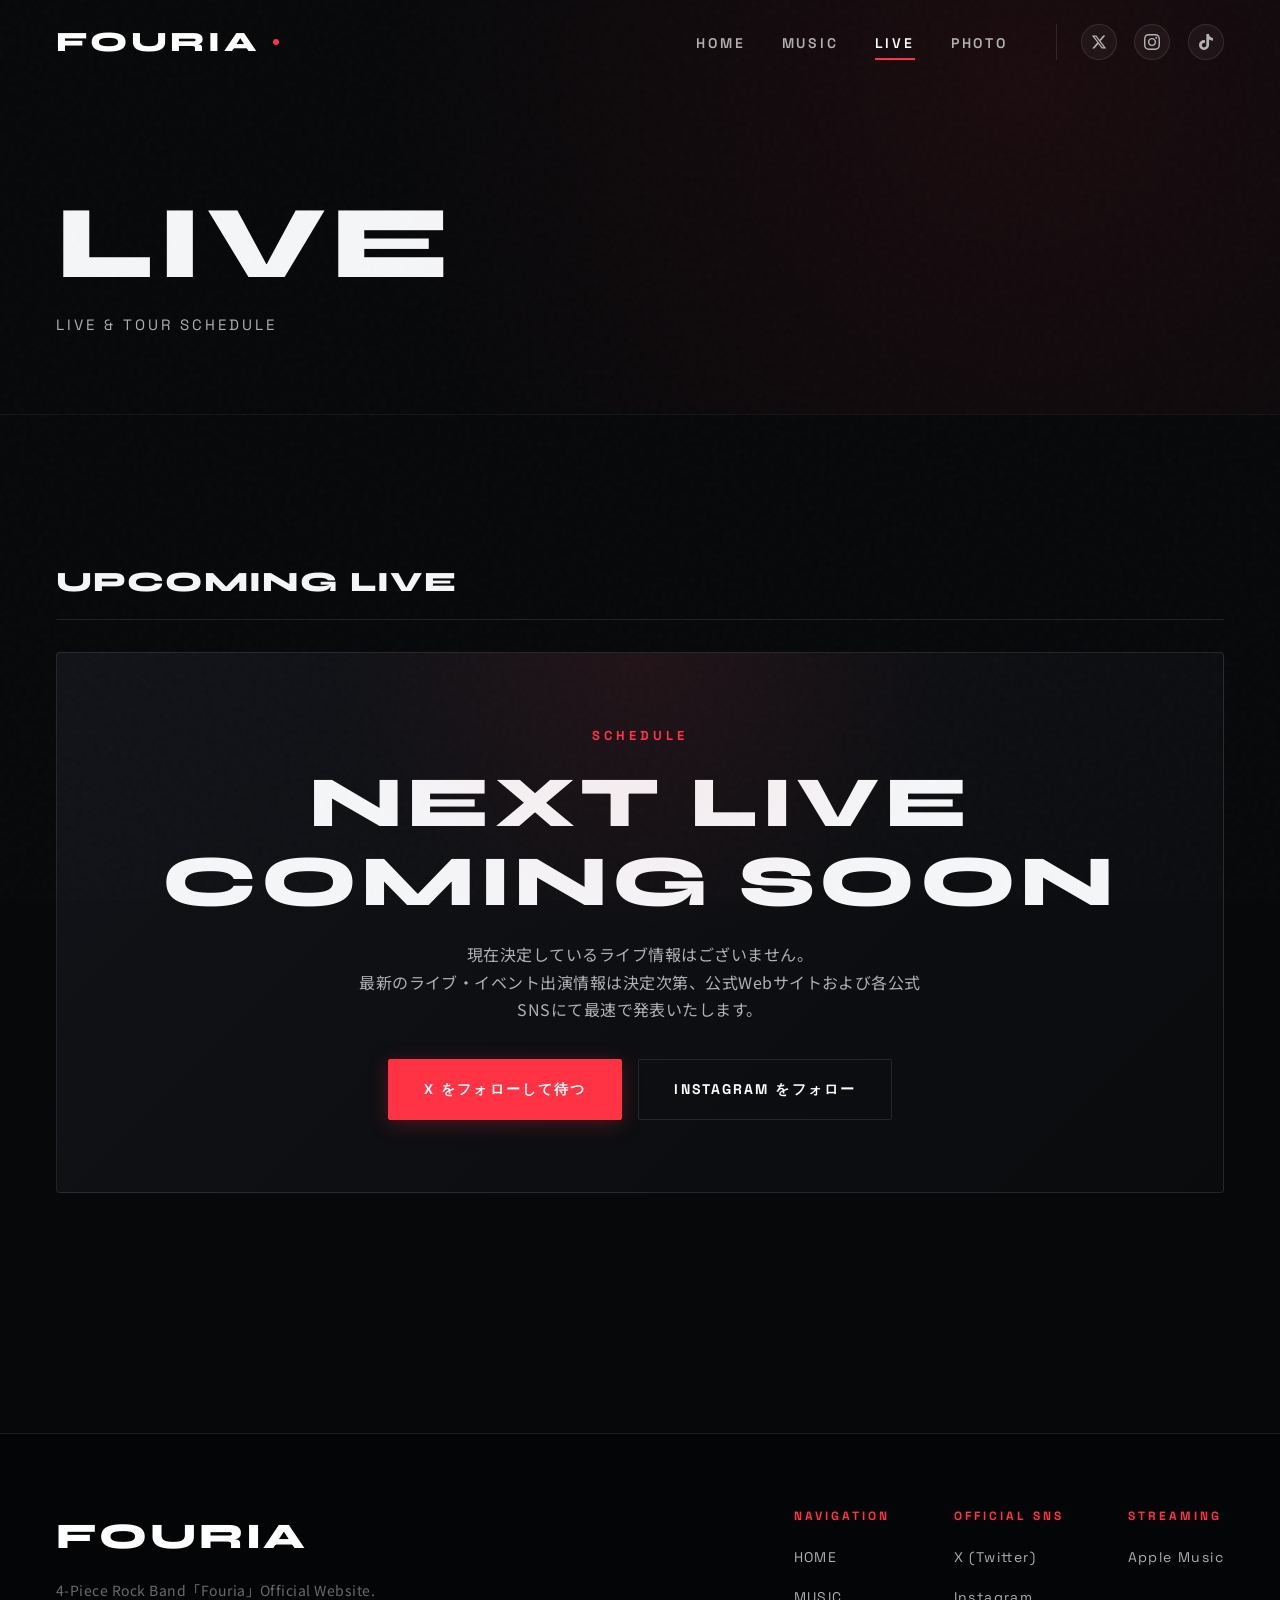
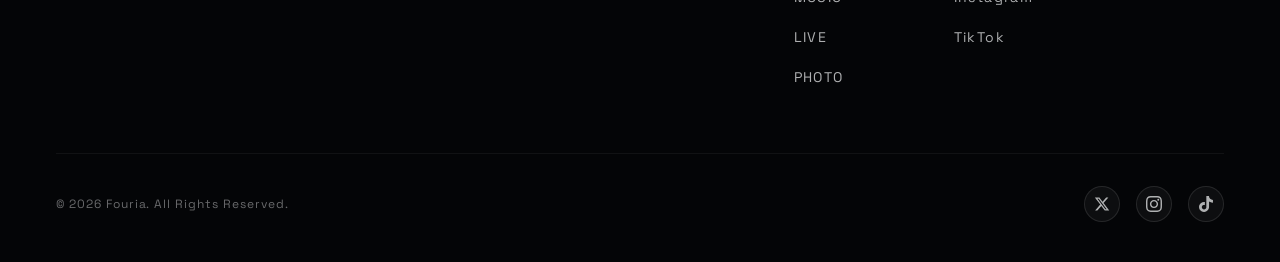
==== live.html @ a2c5ce91 "Create website" ====
<!DOCTYPE html>
<html lang="ja">
<head>
  <meta charset="UTF-8">
  <meta name="viewport" content="width=device-width, initial-scale=1.0">
  <title>LIVE | Fouria Official Website</title>
  <meta name="description" content="Fouriaのライブ・イベント出演スケジュール一覧。">
  <link rel="icon" type="image/svg+xml" href="favicon.svg">

  <!-- Open Graph / OGP -->
  <meta property="og:type" content="website">
  <meta property="og:title" content="LIVE | Fouria Official Website">
  <meta property="og:description" content="Fouriaのライブ・イベント出演スケジュール一覧。">
  <meta property="og:image" content="images/music/tolstoy.jpg">
  <meta name="twitter:card" content="summary_large_image">
  <meta name="twitter:site" content="@fouria_4">

  <!-- Google Fonts -->
  <link rel="preconnect" href="https://fonts.googleapis.com">
  <link rel="preconnect" href="https://fonts.gstatic.com" crossorigin>
  <link href="https://fonts.googleapis.com/css2?family=Noto+Sans+JP:wght@400;500;700;900&family=Space+Grotesk:wght@500;600;700&family=Syne:wght@700;800;900&display=swap" rel="stylesheet">

  <!-- Main Stylesheet -->
  <link rel="stylesheet" href="css/style.css">
</head>
<body data-page="live">

  <!-- ======================================================================
       HEADER / GLOBAL NAVIGATION
       ====================================================================== -->
  <header class="site-header" id="site-header">
    <div class="container header-inner">
      <a href="index.html" class="site-logo" aria-label="Fouria Official Website">
        <span class="site-logo__text">FOURIA</span>
        <span class="site-logo__dot"></span>
      </a>

      <nav class="desktop-nav" aria-label="Primary Navigation">
        <ul class="nav-links">
          <li><a href="index.html" class="nav-link">HOME</a></li>
          <li><a href="music.html" class="nav-link">MUSIC</a></li>
          <li><a href="live.html" class="nav-link active">LIVE</a></li>
          <li><a href="photo.html" class="nav-link">PHOTO</a></li>
        </ul>

        <div class="header-sns">
          <a href="https://x.com/fouria_4?s=11" target="_blank" rel="noopener noreferrer" class="sns-icon-btn" title="Fouria on X" aria-label="Fouria Official X">
            <svg viewBox="0 0 24 24" width="15" height="15"><path fill="currentColor" d="M18.244 2.25h3.308l-7.227 8.26 8.502 11.24H16.17l-5.214-6.817L4.99 21.75H1.68l7.73-8.835L1.254 2.25H8.08l4.713 6.231zm-1.161 17.52h1.833L7.084 4.126H5.117z"/></svg>
          </a>
          <a href="https://www.instagram.com/fouria_4/" target="_blank" rel="noopener noreferrer" class="sns-icon-btn" title="Fouria on Instagram" aria-label="Fouria Official Instagram">
            <svg viewBox="0 0 24 24" width="15" height="15"><path fill="currentColor" d="M12 2.163c3.204 0 3.584.012 4.85.07 3.252.148 4.771 1.691 4.919 4.919.058 1.265.069 1.645.069 4.849 0 3.205-.012 3.584-.069 4.849-.149 3.225-1.664 4.771-4.919 4.919-1.266.058-1.644.07-4.85.07-3.204 0-3.584-.012-4.849-.07-3.26-.149-4.771-1.699-4.919-4.92-.058-1.265-.07-1.644-.07-4.849 0-3.204.013-3.583.07-4.849.149-3.227 1.664-4.771 4.919-4.919 1.266-.057 1.645-.069 4.849-.069zm0-2.163c-3.259 0-3.667.014-4.947.072-4.358.2-6.78 2.618-6.98 6.98-.059 1.281-.073 1.689-.073 4.948 0 3.259.014 3.668.072 4.948.2 4.358 2.618 6.78 6.98 6.98 1.281.058 1.689.072 4.948.072 3.259 0 3.668-.014 4.948-.072 4.354-.2 6.782-2.618 6.979-6.98.059-1.28.073-1.689.073-4.948 0-3.259-.014-3.667-.072-4.947-.196-4.354-2.617-6.78-6.979-6.98-1.281-.059-1.69-.073-4.949-.073zm0 5.838c-3.403 0-6.162 2.759-6.162 6.162s2.759 6.163 6.162 6.163 6.162-2.759 6.162-6.163c0-3.403-2.759-6.162-6.162-6.162zm0 10.162c-2.209 0-4-1.79-4-4 0-2.209 1.791-4 4-4s4 1.791 4 4c0 2.21-1.791 4-4 4zm6.406-11.845c-.796 0-1.441.645-1.441 1.44s.645 1.44 1.441 1.44c.795 0 1.439-.645 1.439-1.44s-.644-1.44-1.439-1.44z"/></svg>
          </a>
          <a href="https://www.tiktok.com/@fouria_4" target="_blank" rel="noopener noreferrer" class="sns-icon-btn" title="Fouria on TikTok" aria-label="Fouria Official TikTok">
            <svg viewBox="0 0 24 24" width="15" height="15"><path fill="currentColor" d="M12.525.02c1.31-.02 2.61-.01 3.91-.02.08 1.53.63 3.09 1.75 4.17 1.12 1.11 2.7 1.62 4.24 1.79v4.03c-1.44-.05-2.89-.35-4.2-.97-.57-.26-1.1-.59-1.62-.93-.01 2.92.01 5.84-.02 8.75-.08 1.4-.54 2.79-1.35 3.94-1.31 1.92-3.58 3.17-5.91 3.21-1.43.08-2.86-.31-4.08-1.03-2.02-1.19-3.44-3.37-3.65-5.71-.02-.5-.03-1-.01-1.49.18-1.9 1.12-3.72 2.58-4.96 1.66-1.44 3.98-2.13 6.15-1.72.02 1.48-.04 2.96-.04 4.44-.99-.32-2.15-.23-3.02.37-.63.41-1.11 1.04-1.36 1.75-.21.51-.24 1.07-.14 1.61.24 1.64 1.82 3.02 3.5 2.87 1.12-.01 2.19-.66 2.77-1.61.19-.33.4-.67.41-1.06.1-1.79.06-3.57.07-5.36.01-4.03-.01-8.05.02-12.07z"/></svg>
          </a>
        </div>
      </nav>

      <button type="button" class="menu-toggle" aria-label="Toggle menu" aria-expanded="false">
        <span class="menu-toggle__line"></span>
        <span class="menu-toggle__line"></span>
      </button>
    </div>
  </header>

  <!-- Mobile Fullscreen Navigation Overlay -->
  <div class="mobile-nav" id="mobile-nav" aria-hidden="true">
    <ul class="mobile-nav__list">
      <li><a href="index.html" class="mobile-nav__link"><span class="num">01</span>HOME</a></li>
      <li><a href="music.html" class="mobile-nav__link"><span class="num">02</span>MUSIC</a></li>
      <li><a href="live.html" class="mobile-nav__link active"><span class="num">03</span>LIVE</a></li>
      <li><a href="photo.html" class="mobile-nav__link"><span class="num">04</span>PHOTO</a></li>
    </ul>

    <div class="mobile-nav__footer">
      <span class="mobile-nav__sns-label">OFFICIAL SNS</span>
      <div class="mobile-nav__sns-links">
        <a href="https://x.com/fouria_4?s=11" target="_blank" rel="noopener noreferrer" class="sns-icon-btn" aria-label="X">
          <svg viewBox="0 0 24 24" width="16" height="16"><path fill="currentColor" d="M18.244 2.25h3.308l-7.227 8.26 8.502 11.24H16.17l-5.214-6.817L4.99 21.75H1.68l7.73-8.835L1.254 2.25H8.08l4.713 6.231zm-1.161 17.52h1.833L7.084 4.126H5.117z"/></svg>
        </a>
        <a href="https://www.instagram.com/fouria_4/" target="_blank" rel="noopener noreferrer" class="sns-icon-btn" aria-label="Instagram">
          <svg viewBox="0 0 24 24" width="16" height="16"><path fill="currentColor" d="M12 2.163c3.204 0 3.584.012 4.85.07 3.252.148 4.771 1.691 4.919 4.919.058 1.265.069 1.645.069 4.849 0 3.205-.012 3.584-.069 4.849-.149 3.225-1.664 4.771-4.919 4.919-1.266.058-1.644.07-4.85.07-3.204 0-3.584-.012-4.849-.07-3.26-.149-4.771-1.699-4.919-4.92-.058-1.265-.07-1.644-.07-4.849 0-3.204.013-3.583.07-4.849.149-3.227 1.664-4.771 4.919-4.919 1.266-.057 1.645-.069 4.849-.069zm0-2.163c-3.259 0-3.667.014-4.947.072-4.358.2-6.78 2.618-6.98 6.98-.059 1.281-.073 1.689-.073 4.948 0 3.259.014 3.668.072 4.948.2 4.358 2.618 6.78 6.98 6.98 1.281.058 1.689.072 4.948.072 3.259 0 3.668-.014 4.948-.072 4.354-.2 6.782-2.618 6.979-6.98.059-1.28.073-1.689.073-4.948 0-3.259-.014-3.667-.072-4.947-.196-4.354-2.617-6.78-6.979-6.98-1.281-.059-1.69-.073-4.949-.073zm0 5.838c-3.403 0-6.162 2.759-6.162 6.162s2.759 6.163 6.162 6.163 6.162-2.759 6.162-6.163c0-3.403-2.759-6.162-6.162-6.162zm0 10.162c-2.209 0-4-1.79-4-4 0-2.209 1.791-4 4-4s4 1.791 4 4c0 2.21-1.791 4-4 4zm6.406-11.845c-.796 0-1.441.645-1.441 1.44s.645 1.44 1.441 1.44c.795 0 1.439-.645 1.439-1.44s-.644-1.44-1.439-1.44z"/></svg>
        </a>
        <a href="https://www.tiktok.com/@fouria_4" target="_blank" rel="noopener noreferrer" class="sns-icon-btn" aria-label="TikTok">
          <svg viewBox="0 0 24 24" width="16" height="16"><path fill="currentColor" d="M12.525.02c1.31-.02 2.61-.01 3.91-.02.08 1.53.63 3.09 1.75 4.17 1.12 1.11 2.7 1.62 4.24 1.79v4.03c-1.44-.05-2.89-.35-4.2-.97-.57-.26-1.1-.59-1.62-.93-.01 2.92.01 5.84-.02 8.75-.08 1.4-.54 2.79-1.35 3.94-1.31 1.92-3.58 3.17-5.91 3.21-1.43.08-2.86-.31-4.08-1.03-2.02-1.19-3.44-3.37-3.65-5.71-.02-.5-.03-1-.01-1.49.18-1.9 1.12-3.72 2.58-4.96 1.66-1.44 3.98-2.13 6.15-1.72.02 1.48-.04 2.96-.04 4.44-.99-.32-2.15-.23-3.02.37-.63.41-1.11 1.04-1.36 1.75-.21.51-.24 1.07-.14 1.61.24 1.64 1.82 3.02 3.5 2.87 1.12-.01 2.19-.66 2.77-1.61.19-.33.4-.67.41-1.06.1-1.79.06-3.57.07-5.36.01-4.03-.01-8.05.02-12.07z"/></svg>
        </a>
      </div>
    </div>
  </div>

  <main>
    <!-- Subpage Banner -->
    <section class="subpage-hero">
      <div class="container">
        <h1 class="subpage-title">LIVE</h1>
        <p class="subpage-lead">Live &amp; Tour Schedule</p>
      </div>
    </section>

    <!-- Live Content Section -->
    <section class="section-pad">
      <div class="container">
        <!-- 
          【ライブ情報の追加・編集について】
          ライブデータは js/data.js の FOURIA_DATA.live 配列で管理されています。
          情報が追加されると、自動的に「UPCOMING LIVE」および過去のライブ「ARCHIVE」へ描画されます。
          現時点で予定がない場合は、以下の通りCOMING SOONカードが表示されます。
        -->
        <div class="live-section-block">
          <div class="live-section-block__title">
            <span>UPCOMING LIVE</span>
          </div>

          <div id="live-upcoming-container">
            <!-- Fallback COMING SOON state -->
            <div class="live-coming-card reveal">
              <span class="live-coming__label">SCHEDULE</span>
              <h2 class="live-coming__title">NEXT LIVE COMING SOON</h2>
              <p class="live-coming__desc">
                現在決定しているライブ情報はございません。<br>
                最新のライブ・イベント出演情報は決定次第、公式Webサイトおよび各公式SNSにて最速で発表いたします。
              </p>
              <div class="live-coming__actions">
                <a href="https://x.com/fouria_4?s=11" target="_blank" rel="noopener noreferrer" class="btn btn-primary">
                  X をフォローして待つ
                </a>
                <a href="https://www.instagram.com/fouria_4/" target="_blank" rel="noopener noreferrer" class="btn btn-outline">
                  INSTAGRAM をフォロー
                </a>
              </div>
            </div>
          </div>
        </div>

        <!-- Past Lives Archive (Hidden by default until past lives are recorded) -->
        <div class="live-section-block" id="live-past-block" style="display: none;">
          <div class="live-section-block__title">
            <span>PAST ARCHIVE</span>
          </div>
          <div id="live-past-container"></div>
        </div>
      </div>
    </section>
  </main>

  <!-- ======================================================================
       FOOTER
       ====================================================================== -->
  <footer class="site-footer">
    <div class="container">
      <div class="footer-top">
        <div class="footer-brand">
          <span class="footer-logo">FOURIA</span>
          <p class="footer-desc">
            4-Piece Rock Band「Fouria」Official Website.
          </p>
        </div>

        <div class="footer-nav">
          <div class="footer-nav-col">
            <span class="footer-nav-col__title">NAVIGATION</span>
            <ul class="footer-links">
              <li><a href="index.html" class="footer-link">HOME</a></li>
              <li><a href="music.html" class="footer-link">MUSIC</a></li>
              <li><a href="live.html" class="footer-link">LIVE</a></li>
              <li><a href="photo.html" class="footer-link">PHOTO</a></li>
            </ul>
          </div>

          <div class="footer-nav-col">
            <span class="footer-nav-col__title">OFFICIAL SNS</span>
            <ul class="footer-links">
              <li><a href="https://x.com/fouria_4?s=11" target="_blank" rel="noopener noreferrer" class="footer-link">X (Twitter)</a></li>
              <li><a href="https://www.instagram.com/fouria_4/" target="_blank" rel="noopener noreferrer" class="footer-link">Instagram</a></li>
              <li><a href="https://www.tiktok.com/@fouria_4" target="_blank" rel="noopener noreferrer" class="footer-link">TikTok</a></li>
            </ul>
          </div>

          <div class="footer-nav-col">
            <span class="footer-nav-col__title">STREAMING</span>
            <ul class="footer-links">
              <li><a href="https://music.apple.com/jp/album/%E3%83%88%E3%83%AB%E3%82%B9%E3%83%88%E3%82%A4-single/1781209106" target="_blank" rel="noopener noreferrer" class="footer-link">Apple Music</a></li>
            </ul>
          </div>
        </div>
      </div>

      <div class="footer-bottom">
        <p class="footer-copy">&copy; 2026 Fouria. All Rights Reserved.</p>
        <div class="footer-sns-row">
          <a href="https://x.com/fouria_4?s=11" target="_blank" rel="noopener noreferrer" class="sns-icon-btn" aria-label="X">
            <svg viewBox="0 0 24 24" width="14" height="14"><path fill="currentColor" d="M18.244 2.25h3.308l-7.227 8.26 8.502 11.24H16.17l-5.214-6.817L4.99 21.75H1.68l7.73-8.835L1.254 2.25H8.08l4.713 6.231zm-1.161 17.52h1.833L7.084 4.126H5.117z"/></svg>
          </a>
          <a href="https://www.instagram.com/fouria_4/" target="_blank" rel="noopener noreferrer" class="sns-icon-btn" aria-label="Instagram">
            <svg viewBox="0 0 24 24" width="14" height="14"><path fill="currentColor" d="M12 2.163c3.204 0 3.584.012 4.85.07 3.252.148 4.771 1.691 4.919 4.919.058 1.265.069 1.645.069 4.849 0 3.205-.012 3.584-.069 4.849-.149 3.225-1.664 4.771-4.919 4.919-1.266.058-1.644.07-4.85.07-3.204 0-3.584-.012-4.849-.07-3.26-.149-4.771-1.699-4.919-4.92-.058-1.265-.07-1.644-.07-4.849 0-3.204.013-3.583.07-4.849.149-3.227 1.664-4.771 4.919-4.919 1.266-.057 1.645-.069 4.849-.069zm0-2.163c-3.259 0-3.667.014-4.947.072-4.358.2-6.78 2.618-6.98 6.98-.059 1.281-.073 1.689-.073 4.948 0 3.259.014 3.668.072 4.948.2 4.358 2.618 6.78 6.98 6.98 1.281.058 1.689.072 4.948.072 3.259 0 3.668-.014 4.948-.072 4.354-.2 6.782-2.618 6.979-6.98.059-1.28.073-1.689.073-4.948 0-3.259-.014-3.667-.072-4.947-.196-4.354-2.617-6.78-6.979-6.98-1.281-.059-1.69-.073-4.949-.073zm0 5.838c-3.403 0-6.162 2.759-6.162 6.162s2.759 6.163 6.162 6.163 6.162-2.759 6.162-6.163c0-3.403-2.759-6.162-6.162-6.162zm0 10.162c-2.209 0-4-1.79-4-4 0-2.209 1.791-4 4-4s4 1.791 4 4c0 2.21-1.791 4-4 4zm6.406-11.845c-.796 0-1.441.645-1.441 1.44s.645 1.44 1.441 1.44c.795 0 1.439-.645 1.439-1.44s-.644-1.44-1.439-1.44z"/></svg>
          </a>
          <a href="https://www.tiktok.com/@fouria_4" target="_blank" rel="noopener noreferrer" class="sns-icon-btn" aria-label="TikTok">
            <svg viewBox="0 0 24 24" width="14" height="14"><path fill="currentColor" d="M12.525.02c1.31-.02 2.61-.01 3.91-.02.08 1.53.63 3.09 1.75 4.17 1.12 1.11 2.7 1.62 4.24 1.79v4.03c-1.44-.05-2.89-.35-4.2-.97-.57-.26-1.1-.59-1.62-.93-.01 2.92.01 5.84-.02 8.75-.08 1.4-.54 2.79-1.35 3.94-1.31 1.92-3.58 3.17-5.91 3.21-1.43.08-2.86-.31-4.08-1.03-2.02-1.19-3.44-3.37-3.65-5.71-.02-.5-.03-1-.01-1.49.18-1.9 1.12-3.72 2.58-4.96 1.66-1.44 3.98-2.13 6.15-1.72.02 1.48-.04 2.96-.04 4.44-.99-.32-2.15-.23-3.02.37-.63.41-1.11 1.04-1.36 1.75-.21.51-.24 1.07-.14 1.61.24 1.64 1.82 3.02 3.5 2.87 1.12-.01 2.19-.66 2.77-1.61.19-.33.4-.67.41-1.06.1-1.79.06-3.57.07-5.36.01-4.03-.01-8.05.02-12.07z"/></svg>
          </a>
        </div>
      </div>
    </div>
  </footer>

  <!-- Scripts -->
  <script src="js/data.js"></script>
  <script src="js/main.js"></script>
</body>
</html>
---- css/style.css ----
/* ==========================================================================
   Fouria Official Website - Main Stylesheet
   ========================================================================== */

/* --------------------------------------------------------------------------
   01. Custom Properties (Theme Variables)
   -------------------------------------------------------------------------- */
:root {
  /* Colors */
  --color-bg: #07080a;
  --color-bg-alt: #0e1014;
  --color-surface: #14161d;
  --color-surface-hover: #1b1e27;
  --color-border: rgba(255, 255, 255, 0.1);
  --color-border-hover: rgba(255, 255, 255, 0.3);
  --color-border-subtle: rgba(255, 255, 255, 0.05);

  --color-text-main: #f5f6f8;
  --color-text-secondary: rgba(245, 246, 248, 0.7);
  --color-text-muted: rgba(245, 246, 248, 0.42);

  --color-accent: #ff3344;
  --color-accent-glow: rgba(255, 51, 68, 0.35);
  --color-accent-dark: #b81423;

  /* Typography */
  --font-en-display: 'Syne', -apple-system, BlinkMacSystemFont, sans-serif;
  --font-en-mono: 'Space Grotesk', monospace, sans-serif;
  --font-body: 'Noto Sans JP', -apple-system, BlinkMacSystemFont, sans-serif;

  /* Spacing */
  --container-max: 1360px;
  --container-pad: clamp(1.25rem, 5vw, 3.5rem);
  --section-pad-y: clamp(5rem, 12vw, 9rem);

  /* Transitions */
  --transition-fast: 0.2s cubic-bezier(0.16, 1, 0.3, 1);
  --transition-base: 0.35s cubic-bezier(0.16, 1, 0.3, 1);
  --transition-slow: 0.7s cubic-bezier(0.16, 1, 0.3, 1);

  /* Z-index */
  --z-header: 1000;
  --z-nav-overlay: 900;
  --z-lightbox: 2000;
}

/* --------------------------------------------------------------------------
   02. Reset & Base Setup
   -------------------------------------------------------------------------- */
*, *::before, *::after {
  box-sizing: border-box;
  margin: 0;
  padding: 0;
}

html {
  font-size: 16px;
  scroll-behavior: smooth;
  -webkit-text-size-adjust: 100%;
  background-color: var(--color-bg);
  color: var(--color-text-main);
  overflow-x: hidden;
}

body {
  font-family: var(--font-body);
  font-weight: 400;
  line-height: 1.7;
  letter-spacing: 0.03em;
  background-color: var(--color-bg);
  color: var(--color-text-main);
  min-height: 100vh;
  position: relative;
  overflow-x: hidden;
  -webkit-font-smoothing: antialiased;
  -moz-osx-font-smoothing: grayscale;
}

/* Grain texture overlay for indie/rock texture */
body::before {
  content: "";
  position: fixed;
  top: 0;
  left: 0;
  width: 100vw;
  height: 100vh;
  pointer-events: none;
  z-index: 9999;
  opacity: 0.025;
  background-image: url("data:image/svg+xml,%3Csvg viewBox='0 0 200 200' xmlns='http://www.w3.org/2000/svg'%3E%3Cfilter id='noiseFilter'%3E%3CfeTurbulence type='fractalNoise' baseFrequency='0.8' numOctaves='3' stitchTiles='stitch'/%3E%3C/filter%3E%3Crect width='100%25' height='100%25' filter='url(%23noiseFilter)'/%3E%3C/svg%3E");
}

img, svg, picture {
  display: block;
  max-width: 100%;
  height: auto;
}

a {
  color: inherit;
  text-decoration: none;
  transition: color var(--transition-fast), opacity var(--transition-fast);
}

button {
  font-family: inherit;
  background: none;
  border: none;
  color: inherit;
  cursor: pointer;
  padding: 0;
}

ul, ol {
  list-style: none;
}

/* Custom Scrollbar */
::-webkit-scrollbar {
  width: 8px;
}
::-webkit-scrollbar-track {
  background: var(--color-bg);
}
::-webkit-scrollbar-thumb {
  background: #252830;
  border-radius: 4px;
}
::-webkit-scrollbar-thumb:hover {
  background: #3c404d;
}

/* Focus styles for keyboard accessibility */
a:focus-visible,
button:focus-visible,
input:focus-visible {
  outline: 2px solid var(--color-accent);
  outline-offset: 4px;
}

/* --------------------------------------------------------------------------
   03. Typography & Utilities
   -------------------------------------------------------------------------- */
.container {
  width: 100%;
  max-width: var(--container-max);
  margin-left: auto;
  margin-right: auto;
  padding-left: var(--container-pad);
  padding-right: var(--container-pad);
}

.section-pad {
  padding-top: var(--section-pad-y);
  padding-bottom: var(--section-pad-y);
}

/* Section Header Component */
.section-header {
  margin-bottom: clamp(2.5rem, 6vw, 4.5rem);
  display: flex;
  flex-direction: column;
  gap: 0.5rem;
  position: relative;
}

.section-header--flex {
  display: flex;
  flex-direction: row;
  justify-content: space-between;
  align-items: flex-end;
  flex-wrap: wrap;
  gap: 1.5rem;
}

.section-tag {
  font-family: var(--font-en-mono);
  font-size: 0.8125rem;
  font-weight: 600;
  color: var(--color-accent);
  letter-spacing: 0.25em;
  text-transform: uppercase;
}

.section-title {
  font-family: var(--font-en-display);
  font-size: clamp(2.25rem, 6vw, 4rem);
  font-weight: 800;
  line-height: 1.05;
  letter-spacing: 0.04em;
  text-transform: uppercase;
}

.section-sub {
  font-size: 0.9375rem;
  color: var(--color-text-secondary);
  margin-top: 0.25rem;
}

.view-more-link {
  display: inline-flex;
  align-items: center;
  gap: 0.75rem;
  font-family: var(--font-en-mono);
  font-size: 0.875rem;
  font-weight: 600;
  letter-spacing: 0.15em;
  text-transform: uppercase;
  color: var(--color-text-secondary);
  padding-bottom: 0.35rem;
  border-bottom: 1px solid var(--color-border);
  transition: all var(--transition-base);
}

.view-more-link:hover {
  color: #fff;
  border-bottom-color: var(--color-accent);
  transform: translateX(4px);
}

.view-more-link svg {
  width: 14px;
  height: 14px;
  transition: transform var(--transition-base);
}

.view-more-link:hover svg {
  transform: translateX(4px);
}

/* Button Component */
.btn {
  display: inline-flex;
  align-items: center;
  justify-content: center;
  gap: 0.75rem;
  font-family: var(--font-en-mono);
  font-size: 0.875rem;
  font-weight: 700;
  letter-spacing: 0.15em;
  text-transform: uppercase;
  padding: 1.1rem 2.2rem;
  border-radius: 2px;
  position: relative;
  overflow: hidden;
  transition: all var(--transition-base);
  cursor: pointer;
}

.btn-primary {
  background: var(--color-accent);
  color: #ffffff;
  border: 1px solid var(--color-accent);
  box-shadow: 0 4px 20px rgba(255, 51, 68, 0.25);
}

.btn-primary:hover {
  background: #ff4757;
  transform: translateY(-2px);
  box-shadow: 0 8px 28px rgba(255, 51, 68, 0.4);
}

.btn-outline {
  background: transparent;
  color: #ffffff;
  border: 1px solid var(--color-border);
}

.btn-outline:hover {
  border-color: #ffffff;
  background: rgba(255, 255, 255, 0.05);
  transform: translateY(-2px);
}

/* --------------------------------------------------------------------------
   04. Header & Global Navigation
   -------------------------------------------------------------------------- */
.site-header {
  position: fixed;
  top: 0;
  left: 0;
  width: 100%;
  z-index: var(--z-header);
  transition: background-color var(--transition-base), backdrop-filter var(--transition-base), border-color var(--transition-base), padding var(--transition-base);
  padding: 1.5rem 0;
  border-bottom: 1px solid transparent;
}

.site-header.scrolled {
  background-color: rgba(7, 8, 10, 0.88);
  backdrop-filter: blur(16px);
  -webkit-backdrop-filter: blur(16px);
  border-bottom: 1px solid rgba(255, 255, 255, 0.08);
  padding: 1rem 0;
}

.header-inner {
  display: flex;
  align-items: center;
  justify-content: space-between;
}

/* Header Brand Logo */
.site-logo {
  display: flex;
  align-items: center;
  gap: 0.75rem;
  z-index: calc(var(--z-nav-overlay) + 10);
}

.site-logo__text {
  font-family: var(--font-en-display);
  font-size: 1.75rem;
  font-weight: 900;
  letter-spacing: 0.12em;
  color: #ffffff;
  line-height: 1;
}

.site-logo__dot {
  display: inline-block;
  width: 6px;
  height: 6px;
  background-color: var(--color-accent);
  border-radius: 50%;
  margin-left: 2px;
}

/* Desktop Navigation */
.desktop-nav {
  display: flex;
  align-items: center;
  gap: 3rem;
}

.nav-links {
  display: flex;
  align-items: center;
  gap: 2.25rem;
}

.nav-link {
  font-family: var(--font-en-mono);
  font-size: 0.875rem;
  font-weight: 600;
  letter-spacing: 0.2em;
  color: var(--color-text-secondary);
  position: relative;
  padding: 0.5rem 0;
  transition: color var(--transition-fast);
}

.nav-link::after {
  content: "";
  position: absolute;
  bottom: 0;
  left: 0;
  width: 0;
  height: 2px;
  background-color: var(--color-accent);
  transition: width var(--transition-base);
}

.nav-link:hover,
.nav-link.active {
  color: #ffffff;
}

.nav-link:hover::after,
.nav-link.active::after {
  width: 100%;
}

.header-sns {
  display: flex;
  align-items: center;
  gap: 1.1rem;
  padding-left: 1.5rem;
  border-left: 1px solid var(--color-border);
}

.sns-icon-btn {
  display: flex;
  align-items: center;
  justify-content: center;
  width: 36px;
  height: 36px;
  border-radius: 50%;
  background: rgba(255, 255, 255, 0.04);
  border: 1px solid var(--color-border);
  color: var(--color-text-secondary);
  transition: all var(--transition-fast);
}

.sns-icon-btn svg {
  width: 16px;
  height: 16px;
  fill: currentColor;
}

.sns-icon-btn:hover {
  background: #ffffff;
  color: #000000;
  border-color: #ffffff;
  transform: translateY(-2px);
}

/* Mobile Hamburger Menu Button */
.menu-toggle {
  display: none;
  flex-direction: column;
  justify-content: center;
  align-items: center;
  width: 44px;
  height: 44px;
  background: transparent;
  border: none;
  z-index: calc(var(--z-nav-overlay) + 10);
  position: relative;
}

.menu-toggle__line {
  width: 24px;
  height: 2px;
  background-color: #ffffff;
  transition: transform var(--transition-base), opacity var(--transition-base);
}

.menu-toggle__line:first-child {
  transform: translateY(-4px);
}

.menu-toggle__line:last-child {
  transform: translateY(4px);
}

.menu-toggle.is-active .menu-toggle__line:first-child {
  transform: translateY(1px) rotate(45deg);
}

.menu-toggle.is-active .menu-toggle__line:last-child {
  transform: translateY(-1px) rotate(-45deg);
}

/* Mobile Fullscreen Overlay */
.mobile-nav {
  position: fixed;
  top: 0;
  left: 0;
  width: 100vw;
  height: 100vh;
  height: 100dvh;
  background-color: rgba(7, 8, 10, 0.98);
  backdrop-filter: blur(24px);
  -webkit-backdrop-filter: blur(24px);
  z-index: var(--z-nav-overlay);
  display: flex;
  flex-direction: column;
  justify-content: space-between;
  padding: 6rem var(--container-pad) 3rem;
  opacity: 0;
  visibility: hidden;
  pointer-events: none;
  transition: opacity var(--transition-base), visibility var(--transition-base);
}

.mobile-nav.is-open {
  opacity: 1;
  visibility: visible;
  pointer-events: auto;
}

.mobile-nav__list {
  display: flex;
  flex-direction: column;
  gap: 1.75rem;
}

.mobile-nav__link {
  font-family: var(--font-en-display);
  font-size: clamp(2.25rem, 8vw, 3.5rem);
  font-weight: 800;
  letter-spacing: 0.05em;
  color: var(--color-text-secondary);
  display: inline-block;
  transition: all var(--transition-fast);
}

.mobile-nav__link span.num {
  font-family: var(--font-en-mono);
  font-size: 0.875rem;
  color: var(--color-accent);
  margin-right: 0.75rem;
  display: inline-block;
  vertical-align: middle;
}

.mobile-nav__link:hover,
.mobile-nav__link.active {
  color: #ffffff;
  transform: translateX(8px);
}

.mobile-nav__footer {
  border-top: 1px solid var(--color-border);
  padding-top: 2rem;
  display: flex;
  flex-direction: column;
  gap: 1.25rem;
}

.mobile-nav__sns-label {
  font-family: var(--font-en-mono);
  font-size: 0.75rem;
  letter-spacing: 0.2em;
  color: var(--color-text-muted);
  text-transform: uppercase;
}

.mobile-nav__sns-links {
  display: flex;
  gap: 1rem;
}

/* --------------------------------------------------------------------------
   05. HERO Section (Home)
   -------------------------------------------------------------------------- */
.hero {
  position: relative;
  min-height: 100vh;
  min-height: 100dvh;
  display: flex;
  align-items: flex-end;
  padding-bottom: clamp(3rem, 8vw, 5rem);
  overflow: hidden;
  background-color: #000000;
}

/* Hero Background Visual with Tolstoy Artwork */
.hero__bg {
  position: absolute;
  top: 0;
  left: 0;
  width: 100%;
  height: 100%;
  z-index: 1;
  overflow: hidden;
}

.hero__bg-img {
  width: 100%;
  height: 100%;
  object-fit: cover;
  object-position: center 40%;
  transform: scale(1.05);
  filter: brightness(0.65) contrast(1.15);
  animation: heroZoom 20s ease-out forwards;
}

@keyframes heroZoom {
  0% { transform: scale(1.08); }
  100% { transform: scale(1.0); }
}

/* Gradient Mask overlays */
.hero__overlay {
  position: absolute;
  top: 0;
  left: 0;
  width: 100%;
  height: 100%;
  z-index: 2;
  background: 
    linear-gradient(180deg, rgba(7, 8, 10, 0.4) 0%, rgba(7, 8, 10, 0.2) 40%, rgba(7, 8, 10, 0.95) 100%),
    radial-gradient(ellipse at 50% 50%, rgba(0, 0, 0, 0) 30%, rgba(7, 8, 10, 0.8) 100%);
}

.hero__content {
  position: relative;
  z-index: 3;
  width: 100%;
}

.hero__header-badge {
  display: inline-flex;
  align-items: center;
  gap: 0.6rem;
  background: rgba(255, 255, 255, 0.08);
  border: 1px solid rgba(255, 255, 255, 0.15);
  backdrop-filter: blur(10px);
  padding: 0.35rem 0.9rem;
  border-radius: 999px;
  margin-bottom: 1.25rem;
}

.badge-dot {
  width: 8px;
  height: 8px;
  border-radius: 50%;
  background-color: var(--color-accent);
  box-shadow: 0 0 10px var(--color-accent);
  animation: pulseDot 2s infinite;
}

@keyframes pulseDot {
  0%, 100% { transform: scale(1); opacity: 1; }
  50% { transform: scale(1.3); opacity: 0.7; }
}

.badge-text {
  font-family: var(--font-en-mono);
  font-size: 0.75rem;
  font-weight: 700;
  letter-spacing: 0.15em;
  color: #ffffff;
  text-transform: uppercase;
}

.hero__title {
  font-family: var(--font-en-display);
  font-size: clamp(2.75rem, 13.5vw, 10.5rem);
  font-weight: 900;
  line-height: 0.95;
  letter-spacing: 0.02em;
  text-transform: uppercase;
  color: #ffffff;
  margin-bottom: 1.5rem;
  text-shadow: 0 10px 40px rgba(0, 0, 0, 0.8);
  max-width: 100%;
}

.hero__sub {
  font-family: var(--font-en-mono);
  font-size: clamp(0.875rem, 2vw, 1.125rem);
  letter-spacing: 0.3em;
  color: rgba(255, 255, 255, 0.75);
  text-transform: uppercase;
  margin-bottom: 2.5rem;
}

.hero__footer-row {
  display: flex;
  justify-content: space-between;
  align-items: flex-end;
  flex-wrap: wrap;
  gap: 2rem;
  border-top: 1px solid rgba(255, 255, 255, 0.12);
  padding-top: 2rem;
}

.hero__release-teaser {
  display: flex;
  align-items: center;
  gap: 1.25rem;
}

.hero__release-thumb {
  width: 64px;
  height: 64px;
  border-radius: 4px;
  overflow: hidden;
  box-shadow: 0 4px 15px rgba(0, 0, 0, 0.6);
  border: 1px solid rgba(255, 255, 255, 0.2);
  flex-shrink: 0;
}

.hero__release-thumb img {
  width: 100%;
  height: 100%;
  object-fit: cover;
}

.hero__release-meta {
  display: flex;
  flex-direction: column;
  gap: 0.2rem;
}

.hero__release-tag {
  font-family: var(--font-en-mono);
  font-size: 0.75rem;
  font-weight: 700;
  color: var(--color-accent);
  letter-spacing: 0.15em;
}

.hero__release-title {
  font-size: 1.125rem;
  font-weight: 700;
  color: #ffffff;
}

.hero__release-cta {
  font-size: 0.8125rem;
  color: var(--color-text-secondary);
  display: inline-flex;
  align-items: center;
  gap: 0.4rem;
  margin-top: 0.2rem;
  transition: color var(--transition-fast);
}

.hero__release-cta:hover {
  color: #ffffff;
}

.hero__scroll-down {
  display: flex;
  flex-direction: column;
  align-items: center;
  gap: 0.75rem;
}

.hero__scroll-text {
  font-family: var(--font-en-mono);
  font-size: 0.6875rem;
  letter-spacing: 0.3em;
  color: rgba(255, 255, 255, 0.5);
  text-transform: uppercase;
}

.hero__scroll-line {
  width: 1px;
  height: 48px;
  background: rgba(255, 255, 255, 0.2);
  position: relative;
  overflow: hidden;
}

.hero__scroll-line::after {
  content: "";
  position: absolute;
  top: 0;
  left: 0;
  width: 100%;
  height: 50%;
  background: var(--color-accent);
  animation: scrollDown 2s cubic-bezier(0.65, 0, 0.35, 1) infinite;
}

@keyframes scrollDown {
  0% { transform: translateY(-100%); }
  100% { transform: translateY(200%); }
}

/* --------------------------------------------------------------------------
   06. LATEST / NEWS Section
   -------------------------------------------------------------------------- */
.news-list {
  display: flex;
  flex-direction: column;
  border-top: 1px solid var(--color-border);
}

.news-item {
  display: flex;
  align-items: center;
  padding: 1.75rem 0;
  border-bottom: 1px solid var(--color-border);
  transition: background-color var(--transition-fast), padding-left var(--transition-base);
  gap: 1.5rem;
}

.news-item:hover {
  background-color: rgba(255, 255, 255, 0.02);
  padding-left: 1rem;
}

.news-item__meta {
  display: flex;
  align-items: center;
  gap: 1.25rem;
  min-width: 220px;
}

.news-item__date {
  font-family: var(--font-en-mono);
  font-size: 0.8125rem;
  letter-spacing: 0.1em;
  color: var(--color-text-muted);
}

.news-item__badge {
  font-family: var(--font-en-mono);
  font-size: 0.6875rem;
  font-weight: 700;
  letter-spacing: 0.15em;
  padding: 0.2rem 0.6rem;
  border-radius: 2px;
  background: rgba(255, 51, 68, 0.15);
  color: var(--color-accent);
  border: 1px solid rgba(255, 51, 68, 0.3);
  text-transform: uppercase;
}

.news-item__title {
  flex-grow: 1;
  font-size: 1rem;
  font-weight: 500;
  color: var(--color-text-main);
  transition: color var(--transition-fast);
}

.news-item:hover .news-item__title {
  color: #ffffff;
}

.news-item__arrow {
  color: var(--color-text-muted);
  transition: transform var(--transition-base), color var(--transition-fast);
}

.news-item:hover .news-item__arrow {
  color: #ffffff;
  transform: translateX(6px);
}

/* --------------------------------------------------------------------------
   07. NEXT LIVE Section (Home & Live Page)
   -------------------------------------------------------------------------- */
.live-coming-card {
  position: relative;
  background: linear-gradient(135deg, #111318 0%, #0a0b0d 100%);
  border: 1px solid var(--color-border);
  border-radius: 4px;
  padding: clamp(2.5rem, 6vw, 4.5rem);
  display: flex;
  flex-direction: column;
  align-items: center;
  text-align: center;
  overflow: hidden;
}

.live-coming-card::before {
  content: "";
  position: absolute;
  top: -50%;
  left: 50%;
  transform: translateX(-50%);
  width: 60%;
  height: 100%;
  background: radial-gradient(circle, rgba(255, 51, 68, 0.08) 0%, transparent 70%);
  pointer-events: none;
}

.live-coming__label {
  font-family: var(--font-en-mono);
  font-size: 0.8125rem;
  font-weight: 700;
  letter-spacing: 0.3em;
  color: var(--color-accent);
  text-transform: uppercase;
  margin-bottom: 1rem;
}

.live-coming__title {
  font-family: var(--font-en-display);
  font-size: clamp(2.25rem, 6vw, 4.5rem);
  font-weight: 900;
  letter-spacing: 0.06em;
  line-height: 1.1;
  margin-bottom: 1.25rem;
}

.live-coming__desc {
  font-size: 1rem;
  color: var(--color-text-secondary);
  max-width: 580px;
  margin-bottom: 2.25rem;
}

.live-coming__actions {
  display: flex;
  gap: 1rem;
  flex-wrap: wrap;
  justify-content: center;
}

/* Active Live Card Item (When live events exist) */
.live-grid {
  display: flex;
  flex-direction: column;
  gap: 1.5rem;
}

.live-card {
  background: var(--color-surface);
  border: 1px solid var(--color-border);
  border-radius: 4px;
  padding: 2rem 2.5rem;
  display: grid;
  grid-template-columns: 180px 1fr auto;
  align-items: center;
  gap: 2rem;
  transition: all var(--transition-base);
}

.live-card:hover {
  border-color: var(--color-border-hover);
  transform: translateY(-2px);
  background: var(--color-surface-hover);
}

.live-card__date-box {
  display: flex;
  flex-direction: column;
}

.live-card__date {
  font-family: var(--font-en-display);
  font-size: 1.75rem;
  font-weight: 800;
  letter-spacing: 0.04em;
  line-height: 1;
}

.live-card__day {
  font-family: var(--font-en-mono);
  font-size: 0.8125rem;
  color: var(--color-accent);
  font-weight: 700;
  letter-spacing: 0.15em;
  margin-top: 0.4rem;
}

.live-card__body {
  display: flex;
  flex-direction: column;
  gap: 0.35rem;
}

.live-card__title {
  font-size: 1.25rem;
  font-weight: 700;
  color: #ffffff;
}

.live-card__venue {
  font-size: 0.9375rem;
  color: var(--color-text-secondary);
  display: flex;
  align-items: center;
  gap: 0.5rem;
}

.live-card__time {
  font-family: var(--font-en-mono);
  font-size: 0.8125rem;
  color: var(--color-text-muted);
}

.live-card__action {
  flex-shrink: 0;
}

/* --------------------------------------------------------------------------
   08. FEATURED / LATEST MUSIC Section
   -------------------------------------------------------------------------- */
.featured-music {
  position: relative;
  background-color: var(--color-bg-alt);
  border-top: 1px solid var(--color-border-subtle);
  border-bottom: 1px solid var(--color-border-subtle);
}

.music-spotlight {
  display: grid;
  grid-template-columns: 1fr 1fr;
  align-items: center;
  gap: clamp(2.5rem, 6vw, 6rem);
}

.music-spotlight__artwork-wrap {
  position: relative;
  width: 100%;
  max-width: 520px;
  margin: 0 auto;
}

.music-spotlight__artwork-link {
  display: block;
  position: relative;
  border-radius: 4px;
  overflow: hidden;
  box-shadow: 0 20px 50px rgba(0, 0, 0, 0.7);
  border: 1px solid rgba(255, 255, 255, 0.15);
  transition: transform var(--transition-base), box-shadow var(--transition-base);
}

.music-spotlight__artwork-link:hover {
  transform: scale(1.02);
  box-shadow: 0 30px 60px rgba(255, 51, 68, 0.25);
  border-color: rgba(255, 255, 255, 0.3);
}

.music-spotlight__artwork-img {
  width: 100%;
  aspect-ratio: 1 / 1;
  object-fit: cover;
  transition: transform var(--transition-slow);
}

.music-spotlight__artwork-link:hover .music-spotlight__artwork-img {
  transform: scale(1.05);
}

.music-spotlight__play-badge {
  position: absolute;
  inset: 0;
  background: rgba(0, 0, 0, 0.45);
  backdrop-filter: blur(4px);
  display: flex;
  flex-direction: column;
  align-items: center;
  justify-content: center;
  gap: 0.75rem;
  opacity: 0;
  transition: opacity var(--transition-base);
}

.music-spotlight__artwork-link:hover .music-spotlight__play-badge {
  opacity: 1;
}

.play-circle {
  width: 64px;
  height: 64px;
  border-radius: 50%;
  background: #ffffff;
  color: #000000;
  display: flex;
  align-items: center;
  justify-content: center;
  box-shadow: 0 8px 25px rgba(0, 0, 0, 0.5);
  transition: transform var(--transition-fast);
}

.music-spotlight__artwork-link:hover .play-circle {
  transform: scale(1.1);
}

.play-circle svg {
  width: 22px;
  height: 22px;
  margin-left: 3px;
  fill: currentColor;
}

.play-text {
  font-family: var(--font-en-mono);
  font-size: 0.8125rem;
  font-weight: 700;
  letter-spacing: 0.2em;
  color: #ffffff;
  text-transform: uppercase;
}

.music-spotlight__info {
  display: flex;
  flex-direction: column;
  align-items: flex-start;
}

.music-spotlight__label {
  display: inline-flex;
  align-items: center;
  gap: 0.5rem;
  font-family: var(--font-en-mono);
  font-size: 0.8125rem;
  font-weight: 700;
  letter-spacing: 0.2em;
  color: var(--color-accent);
  text-transform: uppercase;
  margin-bottom: 0.75rem;
}

.music-spotlight__title {
  font-size: clamp(2.5rem, 5vw, 4.25rem);
  font-weight: 900;
  line-height: 1.1;
  letter-spacing: 0.05em;
  margin-bottom: 0.75rem;
}

.music-spotlight__type {
  font-family: var(--font-en-mono);
  font-size: 1rem;
  color: var(--color-text-secondary);
  letter-spacing: 0.15em;
  margin-bottom: 2rem;
}

.music-spotlight__actions {
  display: flex;
  gap: 1.25rem;
  flex-wrap: wrap;
  align-items: center;
}

.btn-applemusic {
  display: inline-flex;
  align-items: center;
  gap: 0.85rem;
  background: #ffffff;
  color: #000000;
  padding: 1rem 1.8rem;
  border-radius: 4px;
  font-family: var(--font-body);
  font-weight: 700;
  font-size: 0.9375rem;
  transition: all var(--transition-base);
  box-shadow: 0 4px 20px rgba(255, 255, 255, 0.15);
}

.btn-applemusic:hover {
  background: #e6e6e6;
  transform: translateY(-2px);
  box-shadow: 0 8px 30px rgba(255, 255, 255, 0.25);
}

.btn-applemusic svg {
  width: 20px;
  height: 20px;
  fill: currentColor;
}

/* --------------------------------------------------------------------------
   09. MEMBER Section
   -------------------------------------------------------------------------- */
.members-grid {
  display: grid;
  grid-template-columns: repeat(4, 1fr);
  gap: clamp(1rem, 2.5vw, 2rem);
}

.member-card {
  position: relative;
  background: var(--color-surface);
  border: 1px solid var(--color-border);
  border-radius: 4px;
  overflow: hidden;
  display: flex;
  flex-direction: column;
  transition: all var(--transition-base);
}

.member-card:hover {
  border-color: var(--color-border-hover);
  transform: translateY(-6px);
  box-shadow: 0 16px 36px rgba(0, 0, 0, 0.5);
}

.member-card__photo-wrap {
  position: relative;
  width: 100%;
  aspect-ratio: 3 / 4;
  overflow: hidden;
  background: #111215;
}

.member-card__img {
  width: 100%;
  height: 100%;
  object-fit: cover;
  transition: transform var(--transition-slow);
}

.member-card:hover .member-card__img {
  transform: scale(1.06);
}

.member-card__body {
  padding: 1.5rem;
  display: flex;
  flex-direction: column;
  flex-grow: 1;
  background: linear-gradient(180deg, rgba(20, 22, 29, 0.9) 0%, #14161d 100%);
  border-top: 1px solid var(--color-border);
}

.member-card__part {
  font-family: var(--font-en-mono);
  font-size: 0.8125rem;
  font-weight: 700;
  color: var(--color-accent);
  letter-spacing: 0.15em;
  margin-bottom: 0.35rem;
}

.member-card__name {
  font-size: 1.25rem;
  font-weight: 800;
  color: #ffffff;
  line-height: 1.2;
}

.member-card__name-en {
  font-family: var(--font-en-mono);
  font-size: 0.75rem;
  color: var(--color-text-muted);
  letter-spacing: 0.1em;
  margin-bottom: 1.25rem;
}

.member-card__sns {
  margin-top: auto;
  display: flex;
  align-items: center;
  gap: 0.75rem;
  padding-top: 1rem;
  border-top: 1px solid var(--color-border-subtle);
}

.member-sns-link {
  display: flex;
  align-items: center;
  justify-content: center;
  width: 32px;
  height: 32px;
  border-radius: 50%;
  background: rgba(255, 255, 255, 0.05);
  border: 1px solid var(--color-border-subtle);
  color: var(--color-text-secondary);
  transition: all var(--transition-fast);
}

.member-sns-link svg {
  width: 14px;
  height: 14px;
  fill: currentColor;
}

.member-sns-link:hover {
  background: #ffffff;
  color: #000000;
  border-color: #ffffff;
  transform: translateY(-2px);
}

/* --------------------------------------------------------------------------
   10. PHOTO TEASER Section (Home)
   -------------------------------------------------------------------------- */
.photo-teaser {
  position: relative;
  background-color: #050608;
  border-top: 1px solid var(--color-border-subtle);
}

.photo-teaser__grid {
  display: grid;
  grid-template-columns: 2fr 1fr;
  gap: 1.5rem;
  align-items: center;
}

.photo-teaser__main-frame {
  position: relative;
  border-radius: 4px;
  overflow: hidden;
  aspect-ratio: 16 / 10;
  border: 1px solid var(--color-border);
}

.photo-teaser__main-frame img {
  width: 100%;
  height: 100%;
  object-fit: cover;
  filter: brightness(0.9);
  transition: transform var(--transition-slow);
}

.photo-teaser__main-frame:hover img {
  transform: scale(1.04);
}

.photo-teaser__info {
  display: flex;
  flex-direction: column;
  padding-left: clamp(1rem, 3vw, 2.5rem);
}

.photo-teaser__tag {
  font-family: var(--font-en-mono);
  font-size: 0.8125rem;
  font-weight: 700;
  color: var(--color-accent);
  letter-spacing: 0.2em;
  margin-bottom: 0.75rem;
}

.photo-teaser__title {
  font-family: var(--font-en-display);
  font-size: clamp(2rem, 4vw, 3rem);
  font-weight: 800;
  line-height: 1.15;
  margin-bottom: 1.25rem;
}

.photo-teaser__desc {
  font-size: 0.9375rem;
  color: var(--color-text-secondary);
  margin-bottom: 2rem;
  line-height: 1.8;
}

/* --------------------------------------------------------------------------
   11. CONNECT / SNS Section
   -------------------------------------------------------------------------- */
.sns-section {
  position: relative;
  background-color: var(--color-bg);
  border-top: 1px solid var(--color-border-subtle);
}

.sns-cards-grid {
  display: grid;
  grid-template-columns: repeat(3, 1fr);
  gap: 1.5rem;
}

.sns-card {
  background: var(--color-surface);
  border: 1px solid var(--color-border);
  border-radius: 4px;
  padding: 2.5rem 2rem;
  display: flex;
  flex-direction: column;
  align-items: flex-start;
  transition: all var(--transition-base);
  position: relative;
  overflow: hidden;
}

.sns-card::before {
  content: "";
  position: absolute;
  top: 0;
  left: 0;
  width: 100%;
  height: 3px;
  background: var(--color-accent);
  transform: scaleX(0);
  transform-origin: left;
  transition: transform var(--transition-base);
}

.sns-card:hover {
  border-color: var(--color-border-hover);
  transform: translateY(-4px);
  background: var(--color-surface-hover);
}

.sns-card:hover::before {
  transform: scaleX(1);
}

.sns-card__icon-box {
  width: 48px;
  height: 48px;
  border-radius: 8px;
  background: rgba(255, 255, 255, 0.05);
  display: flex;
  align-items: center;
  justify-content: center;
  margin-bottom: 1.5rem;
  color: #ffffff;
  transition: transform var(--transition-fast);
}

.sns-card:hover .sns-card__icon-box {
  transform: scale(1.1);
  background: var(--color-accent);
}

.sns-card__icon-box svg {
  width: 22px;
  height: 22px;
  fill: currentColor;
}

.sns-card__service {
  font-family: var(--font-en-display);
  font-size: 1.5rem;
  font-weight: 800;
  color: #ffffff;
  margin-bottom: 0.25rem;
}

.sns-card__handle {
  font-family: var(--font-en-mono);
  font-size: 0.875rem;
  color: var(--color-text-muted);
  margin-bottom: 1.75rem;
}

.sns-card__link {
  margin-top: auto;
  font-family: var(--font-en-mono);
  font-size: 0.8125rem;
  font-weight: 700;
  letter-spacing: 0.15em;
  color: var(--color-text-secondary);
  display: inline-flex;
  align-items: center;
  gap: 0.5rem;
  transition: all var(--transition-fast);
}

.sns-card:hover .sns-card__link {
  color: #ffffff;
  transform: translateX(4px);
}

/* --------------------------------------------------------------------------
   12. FOOTER
   -------------------------------------------------------------------------- */
.site-footer {
  background-color: #040507;
  border-top: 1px solid var(--color-border);
  padding: 4.5rem 0 2.5rem;
}

.footer-top {
  display: flex;
  justify-content: space-between;
  align-items: flex-start;
  flex-wrap: wrap;
  gap: 3rem;
  margin-bottom: 4rem;
}

.footer-brand {
  max-width: 320px;
}

.footer-logo {
  font-family: var(--font-en-display);
  font-size: 2.25rem;
  font-weight: 900;
  letter-spacing: 0.08em;
  color: #ffffff;
  display: inline-block;
  margin-bottom: 0.75rem;
}

.footer-desc {
  font-size: 0.875rem;
  color: var(--color-text-muted);
  line-height: 1.6;
}

.footer-nav {
  display: flex;
  gap: 4rem;
  flex-wrap: wrap;
}

.footer-nav-col {
  display: flex;
  flex-direction: column;
  gap: 1rem;
}

.footer-nav-col__title {
  font-family: var(--font-en-mono);
  font-size: 0.75rem;
  font-weight: 700;
  letter-spacing: 0.25em;
  color: var(--color-accent);
  text-transform: uppercase;
}

.footer-links {
  display: flex;
  flex-direction: column;
  gap: 0.75rem;
}

.footer-link {
  font-family: var(--font-en-mono);
  font-size: 0.875rem;
  letter-spacing: 0.1em;
  color: var(--color-text-secondary);
  transition: color var(--transition-fast);
}

.footer-link:hover {
  color: #ffffff;
}

.footer-bottom {
  border-top: 1px solid var(--color-border-subtle);
  padding-top: 2rem;
  display: flex;
  justify-content: space-between;
  align-items: center;
  flex-wrap: wrap;
  gap: 1rem;
}

.footer-copy {
  font-family: var(--font-en-mono);
  font-size: 0.75rem;
  color: var(--color-text-muted);
  letter-spacing: 0.08em;
}

.footer-sns-row {
  display: flex;
  align-items: center;
  gap: 1rem;
}

/* --------------------------------------------------------------------------
   13. Subpage Header Banner (MUSIC / LIVE / PHOTO)
   -------------------------------------------------------------------------- */
.subpage-hero {
  position: relative;
  padding-top: clamp(8rem, 16vw, 12rem);
  padding-bottom: clamp(3rem, 6vw, 5rem);
  background-color: var(--color-bg);
  border-bottom: 1px solid var(--color-border-subtle);
  overflow: hidden;
}

.subpage-hero::before {
  content: "";
  position: absolute;
  top: 0;
  left: 0;
  width: 100%;
  height: 100%;
  background: radial-gradient(circle at 80% 20%, rgba(255, 51, 68, 0.08) 0%, transparent 60%);
  pointer-events: none;
}

.subpage-title {
  font-family: var(--font-en-display);
  font-size: clamp(3rem, 10vw, 6.5rem);
  font-weight: 900;
  letter-spacing: 0.04em;
  line-height: 1;
  text-transform: uppercase;
}

.subpage-lead {
  font-family: var(--font-en-mono);
  font-size: 0.9375rem;
  letter-spacing: 0.2em;
  color: var(--color-text-secondary);
  margin-top: 1rem;
  text-transform: uppercase;
}

/* --------------------------------------------------------------------------
   14. MUSIC PAGE STYLES
   -------------------------------------------------------------------------- */
.discography-grid {
  display: grid;
  grid-template-columns: repeat(auto-fill, minmax(320px, 1fr));
  gap: clamp(2rem, 4vw, 3.5rem);
}

.disc-card {
  background: var(--color-surface);
  border: 1px solid var(--color-border);
  border-radius: 4px;
  overflow: hidden;
  transition: all var(--transition-base);
  display: flex;
  flex-direction: column;
}

.disc-card:hover {
  border-color: var(--color-border-hover);
  transform: translateY(-6px);
  box-shadow: 0 20px 40px rgba(0, 0, 0, 0.6);
}

.disc-card__artwork-link {
  display: block;
  position: relative;
  width: 100%;
  aspect-ratio: 1 / 1;
  overflow: hidden;
  background-color: #0e1014;
}

.disc-card__img {
  width: 100%;
  height: 100%;
  object-fit: cover;
  transition: transform var(--transition-slow);
}

.disc-card:hover .disc-card__img {
  transform: scale(1.06);
}

.disc-card__overlay {
  position: absolute;
  inset: 0;
  background: rgba(0, 0, 0, 0.5);
  backdrop-filter: blur(4px);
  display: flex;
  flex-direction: column;
  align-items: center;
  justify-content: center;
  gap: 0.75rem;
  opacity: 0;
  transition: opacity var(--transition-base);
}

.disc-card:hover .disc-card__overlay {
  opacity: 1;
}

.disc-card__body {
  padding: 1.75rem;
  display: flex;
  flex-direction: column;
  flex-grow: 1;
  background: var(--color-surface);
}

.disc-card__meta-row {
  display: flex;
  align-items: center;
  justify-content: space-between;
  margin-bottom: 0.5rem;
}

.disc-card__type {
  font-family: var(--font-en-mono);
  font-size: 0.75rem;
  font-weight: 700;
  color: var(--color-accent);
  letter-spacing: 0.15em;
  text-transform: uppercase;
}

.disc-card__badge {
  font-family: var(--font-en-mono);
  font-size: 0.6875rem;
  font-weight: 700;
  letter-spacing: 0.1em;
  padding: 0.15rem 0.5rem;
  border-radius: 2px;
  background: rgba(255, 255, 255, 0.1);
  color: #ffffff;
}

.disc-card__title {
  font-size: 1.5rem;
  font-weight: 800;
  line-height: 1.25;
  margin-bottom: 1.5rem;
}

.disc-card__footer {
  margin-top: auto;
  padding-top: 1rem;
  border-top: 1px solid var(--color-border-subtle);
}

/* --------------------------------------------------------------------------
   15. LIVE PAGE STYLES
   -------------------------------------------------------------------------- */
.live-section-block {
  margin-bottom: clamp(4rem, 8vw, 6rem);
}

.live-section-block__title {
  font-family: var(--font-en-display);
  font-size: 1.75rem;
  font-weight: 800;
  letter-spacing: 0.05em;
  text-transform: uppercase;
  margin-bottom: 2rem;
  padding-bottom: 0.75rem;
  border-bottom: 1px solid var(--color-border);
  display: flex;
  align-items: center;
  gap: 1rem;
}

.live-section-block__title span.count {
  font-family: var(--font-en-mono);
  font-size: 0.875rem;
  color: var(--color-accent);
}

/* Past live archive table */
.archive-list {
  display: flex;
  flex-direction: column;
}

.archive-item {
  display: grid;
  grid-template-columns: 140px 1fr 200px;
  align-items: center;
  padding: 1.25rem 0;
  border-bottom: 1px solid var(--color-border-subtle);
  color: var(--color-text-secondary);
  font-size: 0.9375rem;
}

.archive-item__date {
  font-family: var(--font-en-mono);
  color: var(--color-text-muted);
}

.archive-item__title {
  font-weight: 600;
  color: var(--color-text-main);
}

.archive-item__venue {
  text-align: right;
  font-size: 0.875rem;
}

/* --------------------------------------------------------------------------
   16. PHOTO PAGE & GALLERY STYLES
   -------------------------------------------------------------------------- */
.gallery-grid {
  display: grid;
  grid-template-columns: repeat(12, 1fr);
  gap: clamp(1rem, 2vw, 1.75rem);
}

.gallery-item {
  position: relative;
  border-radius: 4px;
  overflow: hidden;
  background-color: var(--color-surface);
  border: 1px solid var(--color-border);
  cursor: pointer;
  transition: all var(--transition-base);
}

.gallery-item:hover {
  border-color: var(--color-border-hover);
  transform: translateY(-4px);
  box-shadow: 0 16px 36px rgba(0, 0, 0, 0.7);
}

.gallery-item__img {
  width: 100%;
  height: 100%;
  object-fit: cover;
  transition: transform var(--transition-slow), filter var(--transition-base);
}

.gallery-item:hover .gallery-item__img {
  transform: scale(1.05);
}

.gallery-item__overlay {
  position: absolute;
  inset: 0;
  background: linear-gradient(180deg, transparent 50%, rgba(0, 0, 0, 0.85) 100%);
  display: flex;
  flex-direction: column;
  justify-content: flex-end;
  padding: 1.5rem;
  opacity: 0;
  transition: opacity var(--transition-base);
}

.gallery-item:hover .gallery-item__overlay {
  opacity: 1;
}

.gallery-item__tag {
  font-family: var(--font-en-mono);
  font-size: 0.6875rem;
  font-weight: 700;
  letter-spacing: 0.2em;
  color: var(--color-accent);
  margin-bottom: 0.25rem;
}

.gallery-item__caption {
  font-size: 0.9375rem;
  font-weight: 700;
  color: #ffffff;
}

/* Variable gallery item sizes for editorial rhythm */
.gallery-item--large {
  grid-column: span 8;
  aspect-ratio: 16 / 10;
}

.gallery-item--normal {
  grid-column: span 4;
  aspect-ratio: 1 / 1;
}

.gallery-item--tall {
  grid-column: span 4;
  aspect-ratio: 3 / 4;
}

.gallery-item--wide {
  grid-column: span 6;
  aspect-ratio: 16 / 9;
}

/* --------------------------------------------------------------------------
   17. LIGHTBOX MODAL
   -------------------------------------------------------------------------- */
.lightbox {
  position: fixed;
  inset: 0;
  z-index: var(--z-lightbox);
  background-color: rgba(5, 6, 8, 0.96);
  backdrop-filter: blur(20px);
  -webkit-backdrop-filter: blur(20px);
  display: flex;
  align-items: center;
  justify-content: center;
  padding: 2rem;
  opacity: 0;
  visibility: hidden;
  pointer-events: none;
  transition: opacity var(--transition-base), visibility var(--transition-base);
}

.lightbox.is-open {
  opacity: 1;
  visibility: visible;
  pointer-events: auto;
}

.lightbox__dialog {
  position: relative;
  max-width: 90vw;
  max-height: 85vh;
  display: flex;
  flex-direction: column;
  align-items: center;
  transform: scale(0.96);
  transition: transform var(--transition-base);
}

.lightbox.is-open .lightbox__dialog {
  transform: scale(1);
}

.lightbox__img {
  max-width: 100%;
  max-height: 75vh;
  object-fit: contain;
  border-radius: 4px;
  box-shadow: 0 20px 60px rgba(0, 0, 0, 0.9);
  border: 1px solid rgba(255, 255, 255, 0.1);
}

.lightbox__caption {
  margin-top: 1rem;
  text-align: center;
  font-size: 0.9375rem;
  color: var(--color-text-secondary);
}

.lightbox__close {
  position: absolute;
  top: 1.5rem;
  right: 1.5rem;
  width: 48px;
  height: 48px;
  border-radius: 50%;
  background: rgba(255, 255, 255, 0.08);
  border: 1px solid var(--color-border);
  color: #ffffff;
  display: flex;
  align-items: center;
  justify-content: center;
  transition: all var(--transition-fast);
  z-index: 10;
}

.lightbox__close:hover {
  background: #ffffff;
  color: #000000;
  transform: rotate(90deg);
}

.lightbox__nav-btn {
  position: absolute;
  top: 50%;
  transform: translateY(-50%);
  width: 48px;
  height: 48px;
  border-radius: 50%;
  background: rgba(255, 255, 255, 0.08);
  border: 1px solid var(--color-border);
  color: #ffffff;
  display: flex;
  align-items: center;
  justify-content: center;
  transition: all var(--transition-fast);
  z-index: 10;
}

.lightbox__nav-btn:hover {
  background: #ffffff;
  color: #000000;
}

.lightbox__prev {
  left: 2rem;
}

.lightbox__next {
  right: 2rem;
}

/* --------------------------------------------------------------------------
   18. Scroll Reveal Animations
   -------------------------------------------------------------------------- */
.reveal {
  opacity: 0;
  transform: translateY(28px);
  transition: opacity 0.8s cubic-bezier(0.16, 1, 0.3, 1), transform 0.8s cubic-bezier(0.16, 1, 0.3, 1);
  will-change: opacity, transform;
}

.reveal.is-visible {
  opacity: 1;
  transform: translateY(0);
}

/* Delay modifiers */
.reveal-delay-1 { transition-delay: 0.1s; }
.reveal-delay-2 { transition-delay: 0.2s; }
.reveal-delay-3 { transition-delay: 0.3s; }
.reveal-delay-4 { transition-delay: 0.4s; }

/* --------------------------------------------------------------------------
   19. Responsive Breakpoints
   -------------------------------------------------------------------------- */
@media (max-width: 1024px) {
  .members-grid {
    grid-template-columns: repeat(2, 1fr);
  }

  .gallery-item--large {
    grid-column: span 12;
  }
  .gallery-item--normal,
  .gallery-item--tall {
    grid-column: span 6;
  }
  .gallery-item--wide {
    grid-column: span 12;
  }

  .sns-cards-grid {
    grid-template-columns: repeat(2, 1fr);
  }
}

@media (max-width: 768px) {
  .desktop-nav {
    display: none;
  }

  .menu-toggle {
    display: flex;
  }

  .music-spotlight {
    grid-template-columns: 1fr;
    text-align: center;
  }

  .music-spotlight__info {
    align-items: center;
  }

  .music-spotlight__actions {
    justify-content: center;
  }

  .photo-teaser__grid {
    grid-template-columns: 1fr;
  }

  .photo-teaser__info {
    padding-left: 0;
    margin-top: 1.5rem;
  }

  .sns-cards-grid {
    grid-template-columns: 1fr;
  }

  .footer-top {
    flex-direction: column;
    gap: 2.5rem;
  }

  .footer-nav {
    width: 100%;
    justify-content: space-between;
    gap: 2rem;
  }

  .live-card {
    grid-template-columns: 1fr;
    gap: 1.25rem;
  }

  .live-card__action {
    width: 100%;
  }

  .live-card__action .btn {
    width: 100%;
  }

  .archive-item {
    grid-template-columns: 1fr;
    gap: 0.35rem;
  }

  .archive-item__venue {
    text-align: left;
  }

  .lightbox__nav-btn {
    display: none;
  }
}

@media (max-width: 480px) {
  .members-grid {
    grid-template-columns: 1fr;
  }

  .gallery-item--normal,
  .gallery-item--tall {
    grid-column: span 12;
  }

  .news-item {
    flex-direction: column;
    align-items: flex-start;
    gap: 0.5rem;
  }

  .news-item__arrow {
    display: none;
  }

  .footer-bottom {
    flex-direction: column;
    align-items: flex-start;
    gap: 1.25rem;
  }
}

/* --------------------------------------------------------------------------
   20. Reduced Motion Support
   -------------------------------------------------------------------------- */
@media (prefers-reduced-motion: reduce) {
  *, *::before, *::after {
    animation-duration: 0.01ms !important;
    animation-iteration-count: 1 !important;
    transition-duration: 0.01ms !important;
    scroll-behavior: auto !important;
  }

  .hero__bg-img {
    animation: none;
    transform: none;
  }

  .badge-dot {
    animation: none;
  }

  .hero__scroll-line::after {
    animation: none;
  }

  .reveal {
    opacity: 1 !important;
    transform: none !important;
  }
}
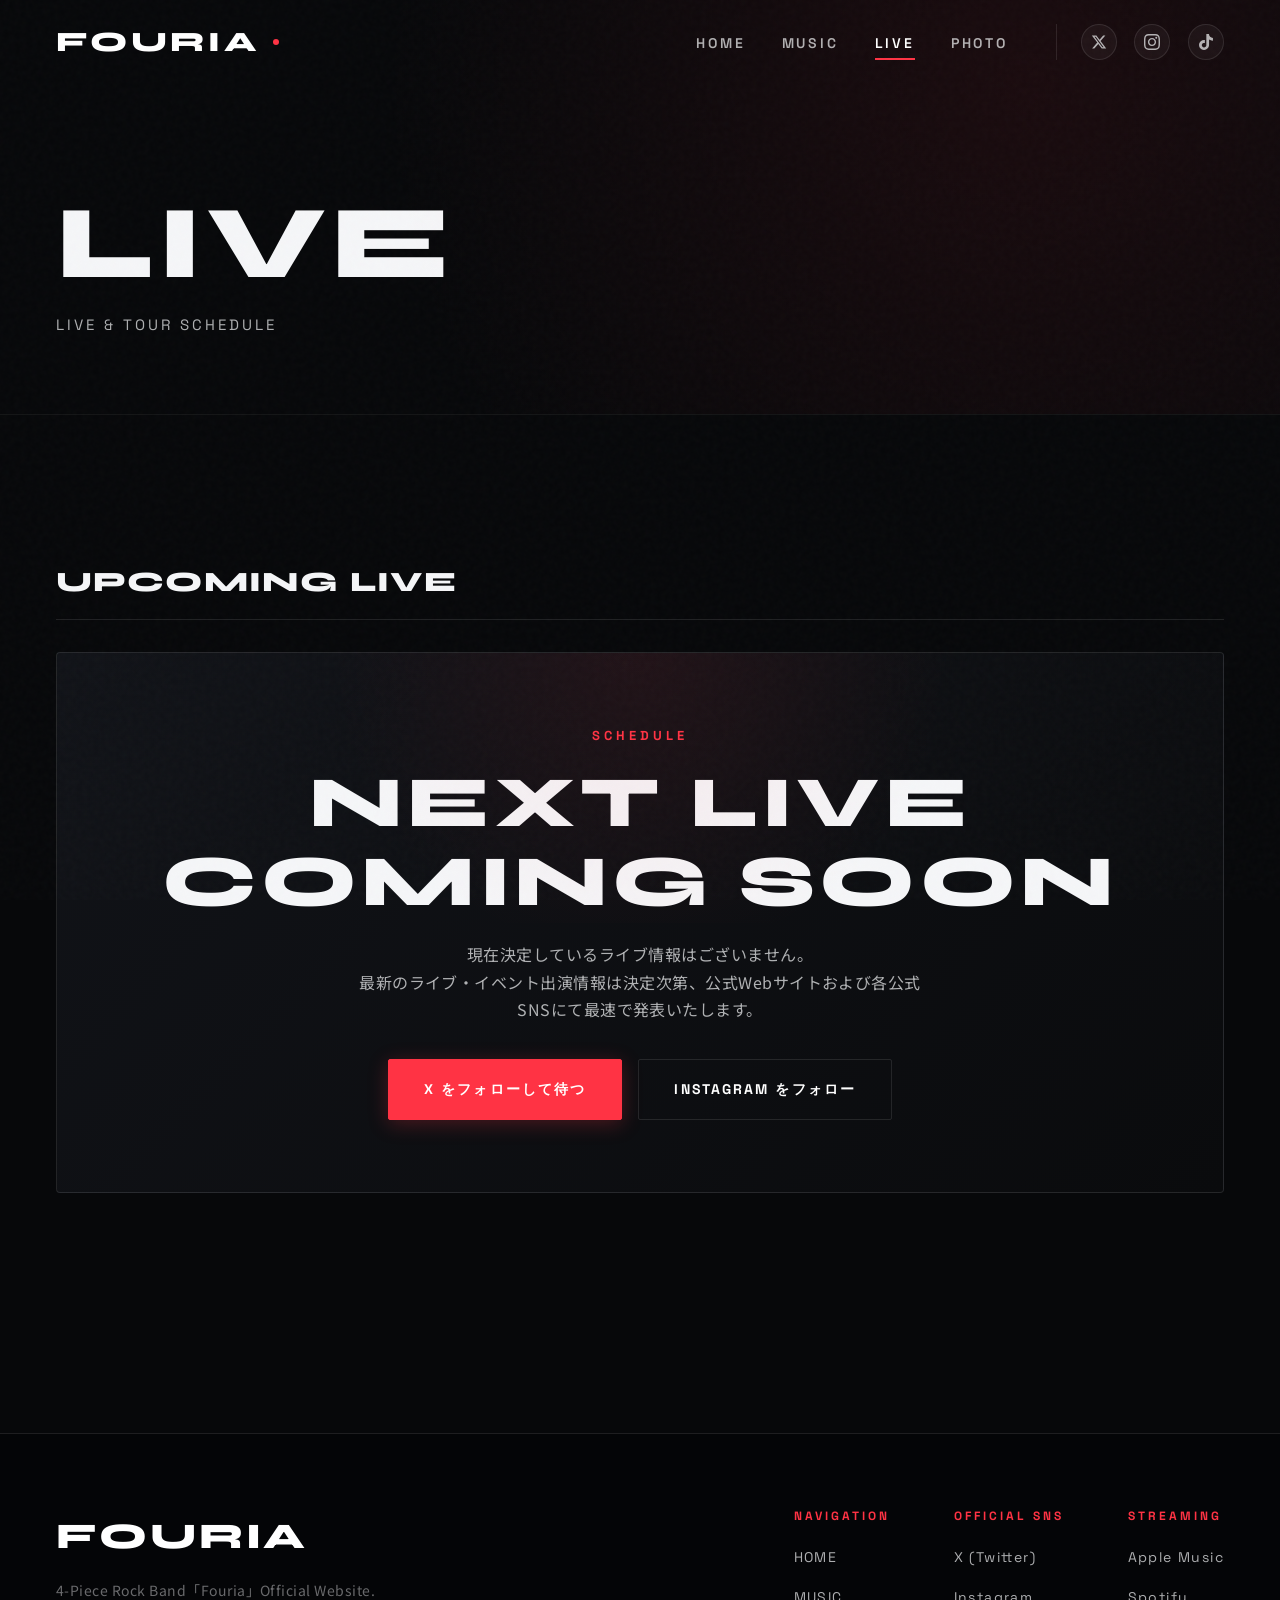
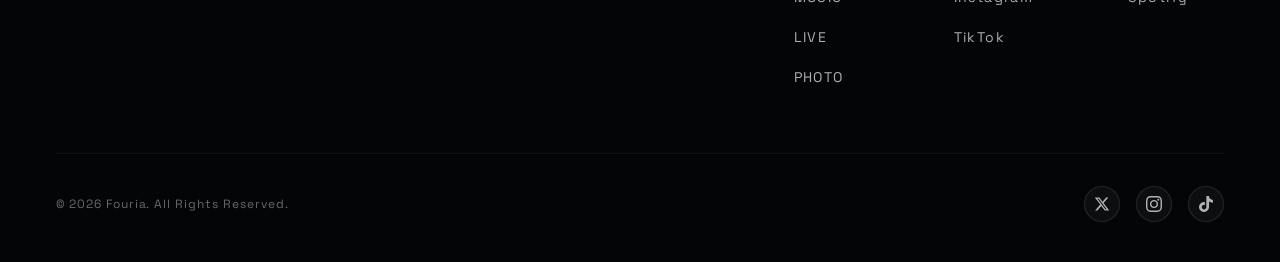
==== commit 53e8a05a: "Update website" ====
--- a/live.html
+++ b/live.html
@@ -179,7 +179,8 @@
           <div class="footer-nav-col">
             <span class="footer-nav-col__title">STREAMING</span>
             <ul class="footer-links">
-              <li><a href="https://music.apple.com/jp/album/%E3%83%88%E3%83%AB%E3%82%B9%E3%83%88%E3%82%A4-single/1781209106" target="_blank" rel="noopener noreferrer" class="footer-link">Apple Music</a></li>
+              <li><a href="https://music.apple.com/jp/artist/fouria/1780771456" target="_blank" rel="noopener noreferrer" class="footer-link">Apple Music</a></li>
+              <li><a href="https://open.spotify.com/artist/4A9iwCh2hBDxgh8zxEOBjT?si=mGRlZ3FZT8-lQDfOc6AXAw&utm_source=line" target="_blank" rel="noopener noreferrer" class="footer-link">Spotify</a></li>
             </ul>
           </div>
         </div>
--- a/css/style.css
+++ b/css/style.css
@@ -536,7 +536,7 @@
   background-color: #000000;
 }
 
-/* Hero Background Visual with Tolstoy Artwork */
+/* Hero Background Visual */
 .hero__bg {
   position: absolute;
   top: 0;
@@ -555,6 +555,14 @@
   transform: scale(1.05);
   filter: brightness(0.65) contrast(1.15);
   animation: heroZoom 20s ease-out forwards;
+}
+
+@media (max-width: 600px) {
+  .hero__bg-img {
+    object-fit: contain;
+    object-position: center;
+    background-color: #000000;
+  }
 }
 
 @keyframes heroZoom {
@@ -815,6 +823,19 @@
   transform: translateX(6px);
 }
 
+.news-item--static {
+  cursor: default;
+}
+
+.news-item--static:hover {
+  background-color: transparent;
+  padding-left: 0;
+}
+
+.news-item--static:hover .news-item__title {
+  color: var(--color-text-main);
+}
+
 /* --------------------------------------------------------------------------
    07. NEXT LIVE Section (Home & Live Page)
    -------------------------------------------------------------------------- */
@@ -1097,6 +1118,17 @@
   align-items: center;
 }
 
+.streaming-actions {
+  display: flex;
+  gap: 0.75rem;
+  flex-wrap: wrap;
+}
+
+.streaming-actions--vertical {
+  flex-direction: column;
+  align-items: stretch;
+}
+
 .btn-applemusic {
   display: inline-flex;
   align-items: center;
@@ -1110,6 +1142,33 @@
   font-size: 0.9375rem;
   transition: all var(--transition-base);
   box-shadow: 0 4px 20px rgba(255, 255, 255, 0.15);
+}
+
+.btn-spotify {
+  display: inline-flex;
+  align-items: center;
+  justify-content: center;
+  gap: 0.85rem;
+  background: #ffffff;
+  color: #000000;
+  padding: 1rem 1.8rem;
+  border-radius: 4px;
+  font-family: var(--font-body);
+  font-weight: 700;
+  font-size: 0.9375rem;
+  transition: all var(--transition-base);
+  box-shadow: 0 4px 20px rgba(255, 255, 255, 0.15);
+}
+
+.btn-spotify:hover {
+  background: #e6e6e6;
+  transform: translateY(-2px);
+  box-shadow: 0 8px 30px rgba(255, 255, 255, 0.25);
+}
+
+.btn-spotify svg {
+  width: 20px;
+  height: 20px;
 }
 
 .btn-applemusic:hover {
